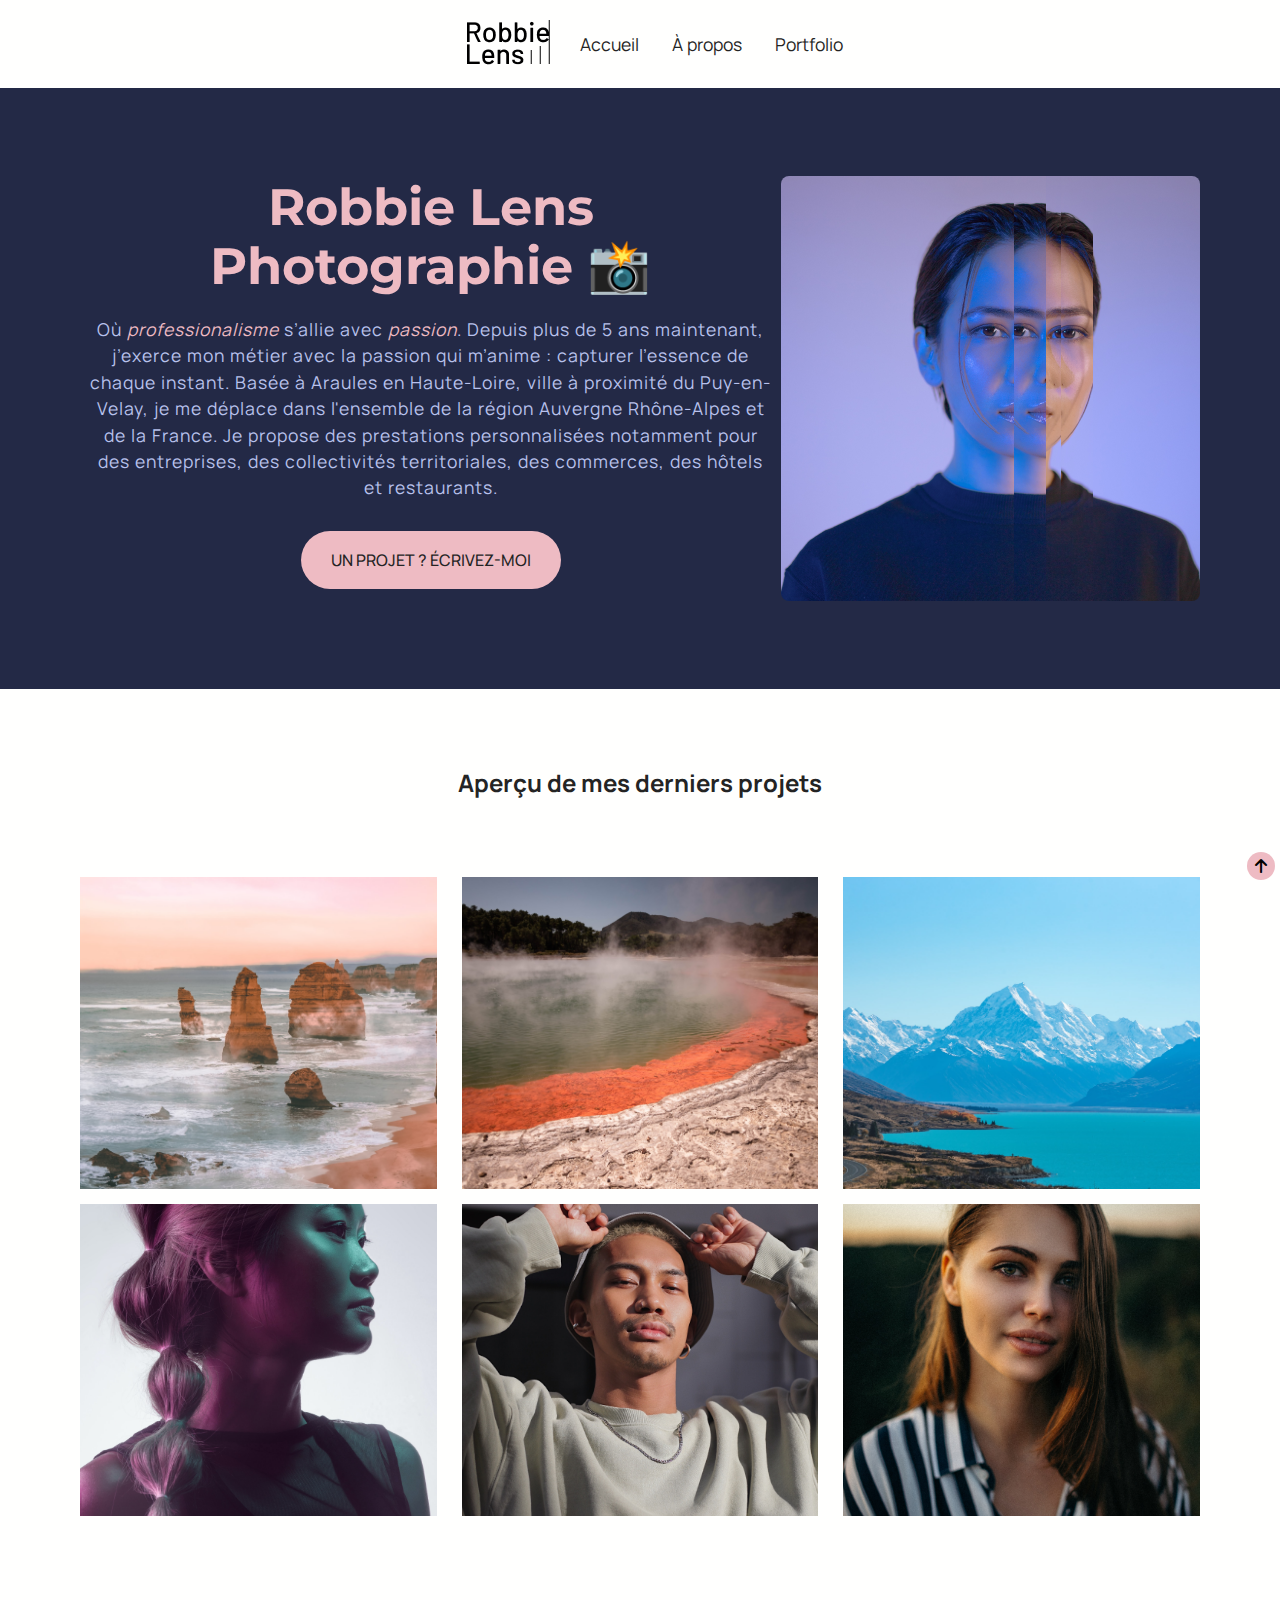
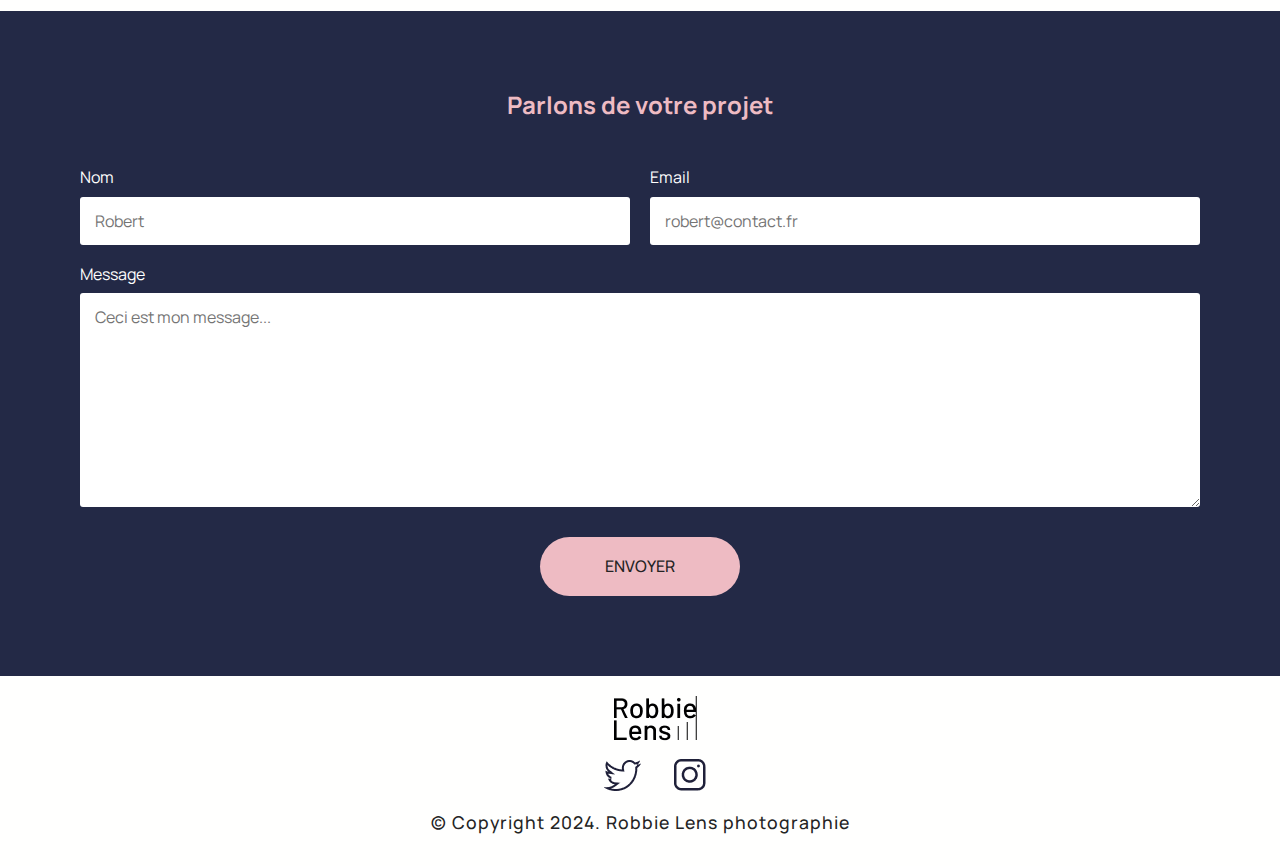
==== index.html @ 55e4b99b "Ajout du fichier global.js" ====
<!DOCTYPE html>
<html lang="fr">
  <head>
    <meta charset="UTF-8" />
    <meta name="viewport" content="width=device-width, initial-scale=1.0" />
    <meta
      name="description"
      content="Photographe professionel, reportages aux photos dynamiques, portrait seul ou à plusieurs, shooting mode, retourches sur mesure"
    />
    <title>Accueil - Robbie Lens Photographie</title>
    <link rel="shortcut icon" href="img/logo.png" type="image/x-icon" />
    <link
      rel="stylesheet"
      href="https://cdnjs.cloudflare.com/ajax/libs/font-awesome/6.6.0/css/all.min.css"
    />
    <link rel="stylesheet" href="css/normalize.css" />
    <link rel="stylesheet" href="css/global.css" />
    <link rel="stylesheet" href="css/style.css" />
  </head>
  <body>
    <header>
      <nav class="navigation">
        <a href="index.html" class="icon__link"
          ><img
            src="img/logo.png"
            alt="Logo Robbie Lens - Lien vers l'accueil du site"
        /></a>
        <div>
          <a href="index.html" class="nav__link">Accueil</a>
          <a href="about.html" class="nav__link">À propos</a>
          <a href="portfolio.html" class="nav__link">Portfolio</a>
        </div>
      </nav>
    </header>
    <main class="main__content">
      <section class="introduction">
        <article class="presentation">
          <h1>Robbie Lens Photographie 📸</h1>
          <p>
            Où <em>professionalisme</em> s’allie avec <em>passion</em>. Depuis
            plus de 5 ans maintenant, j’exerce mon métier avec la passion qui
            m’anime : capturer l’essence de chaque instant. Basée à Araules en
            Haute-Loire, ville à proximité du Puy-en-Velay, je me déplace dans
            l'ensemble de la région Auvergne Rhône-Alpes et de la France. Je
            propose des prestations personnalisées notamment pour des
            entreprises, des collectivités territoriales, des commerces, des
            hôtels et restaurants.
          </p>
          <a href="#contact" class="actions">Un projet ? Écrivez-moi</a>
        </article>
        <img
          src="img/robbie-lens.png"
          title="Portrait de Robbie Lens"
          alt="Portrait avec effet de Robbie Lens"
        />
      </section>
      <section class="last__project">
        <h2>Aperçu de mes derniers projets</h2>
        <article>
          <a href="img/paysage7.jpg" class="img__link"
            ><img src="img/paysage7.jpg" alt="Twelve apostles - Australie" />
          </a>
          <a href="img/paysage8.jpg" class="img__link"
            ><img src="img/paysage8.jpg" alt="Wai-O-Tapu - Nouvelle-Zélande" />
          </a>
          <a href="img/paysage1.jpg" class="img__link"
            ><img src="img/paysage1.jpg" alt="Mont Aoraki - Nouvelle-Zélande" />
          </a>
        </article>
        <article>
          <a href="img/portrait4.jpg" class="img__link"
            ><img src="img/portrait4.jpg" alt="Portrait jeune femme 4" />
          </a>
          <a href="img/portrait3.jpg" class="img__link"
            ><img src="img/portrait3.jpg" alt="Portrait jeune homme 3" />
          </a>
          <a href="img/portrait6.jpg" class="img__link"
            ><img src="img/portrait6.jpg" alt="Portrait jeune femme 6" />
          </a>
        </article>
      </section>
      <section class="contact" id="contact">
        <h2>Parlons de votre projet</h2>
        <form action="#" method="get">
          <div class="name__email__form">
            <div class="form__column">
              <label for="name">Nom</label>
              <input
                type="text"
                name="name"
                id="name"
                placeholder="Robert"
                required
              />
            </div>
            <div class="form__column">
              <label for="email">Email</label>
              <input
                type="email"
                name="email"
                id="email"
                placeholder="robert@contact.fr"
                required
              />
            </div>
          </div>
          <label for="message">Message</label>
          <textarea
            name="message"
            id="message"
            rows="10"
            placeholder="Ceci est mon message..."
          ></textarea>
          <input type="submit" value="Envoyer" class="actions" />
        </form>
      </section>
      <div class="arrow__btn">
        <i class="fa-solid fa-arrow-up"></i>
      </div>
    </main>
    <footer>
      <a href="index.html" target="_blank" class="icon__link"
        ><img
          src="img/logo.png"
          alt="Logo Robbie Lens - Lien vers l'accueil du site"
      /></a>
      <div>
        <a href="https://twitter.com/" target="_blank" class="icon__link"
          ><img src="img/twitter.png" alt="Logo twitter"
        /></a>
        <a href="https://www.instagram.com/" target="_blank" class="icon__link"
          ><img src="img/instagram.png" alt="Logo instagram"
        /></a>
      </div>
      <p>&copy; Copyright 2024. Robbie Lens photographie</p>
    </footer>
    <!-- Scripts JavaScript-->
    <script src="js/global.js"></script>
  </body>
</html>
---- css/global.css ----
@import url('https://fonts.googleapis.com/css2?family=Manrope:wght@200;300;400;500;600;700;800&family=Montserrat:ital,wght@0,100;0,200;0,300;0,400;0,500;0,600;0,700;0,900;1,100;1,200;1,300;1,400;1,500;1,600;1,700;1,800;1,900&display=swap');

/**** Variables css ****/

:root{
    --monserrat : "Montserrat", sans-serif;
    --manrope : "Manrope", sans-serif;
    --important : #eebbc3;
    --text : #242424;
    --colorPrimary : #232946;
    --colorSecondary : #fffffe;
    --paragraph : #b8c1ec;

}

/**** Reset ****/

*,
::before,
::after {
    margin: 0;
    padding: 0;
    box-sizing: border-box;
    border: none;
    outline: none;
}

a {
    color: var(--text);
    text-decoration: none;
    font-size: 1.1em;
}

ul,
ol {
    list-style-type: none;
}

/**** Style global à toutes les pages ****/

body {
    width: 100%;
    min-height: 100vh;
    display: flex;
    flex-direction: column;
    font-family: var(--manrope);
    background-color: var(--colorPrimary);
}

header {
    display: flex;
    justify-content: space-evenly;
}

header, 
footer {
    background-color: var(--colorSecondary);
    padding: 20px 50px;
}

.navigation, 
footer {
    display: flex;
    flex-direction: row;
    align-items: center;
    justify-content: space-between;
}

.nav__link, 
.icon__link {
    margin-left: 30px;
}

.nav__link,
.icon__link {
    transition: opacity 0.3s ease-in-out;
}

.nav__link:hover,
.icon__link:hover {
    opacity: 0.5
}

.main__content {
    flex-grow: 1;
}

section {
    padding: 80px; 
}

h1 {
    font-size: 3.2em;
    color: var(--important);
    font-family: var(--monserrat);
    margin: 10px;
}

p {
    font-size: 1.1em;
    color: var(--paragraph);
    line-height: 1.5;
    margin: 10px;
    letter-spacing: 1px;
}

em {
    color: var(--important);
    font-style: italic;
}

.actions {
    display: inline-block;
    background-color: var(--important);
    color: var(--text);
    border-radius: 50px;
    padding: 20px 30px;
    margin: 20px 10px;
    text-transform: uppercase;
    text-align: center;
    font-size: 1em;
    font-weight: 500;
    transition: background-color 0.3s ease-in-out;
}

.arrow__btn {
    height: 28px;
    width: 28px;
    border-radius: 50%;
    background-color: var(--important);
    border-radius: 50%;
    display: flex;
    justify-content: center;
    align-items: center;
    position: fixed;
    right: 5px;
    bottom: 20px;
    cursor: pointer;
}

footer {
    flex-direction: column;
}

footer .icon__link:first-child {
    margin-bottom: 15px;
}

footer p {
    text-align: center;
    color: var(--text);
    font-weight: 500;
    margin-top: 15px;
}

.actions:hover {
    background-color: var(--paragraph);
} 

/**** Responsive design Mobile ****/

@media screen and (max-width: 768px) {
    .navigation,
    footer {
        flex-direction: column;
    }

    .navigation div,
    footer div {
        display: flex;
        flex-direction: column;
    }

    .icon__link,
    .nav__link {
        margin-bottom: 15px;
    }

    section {
        padding: 40px;
    }

    h1 {
        font-size: 2.4em;
    }
}
---- css/style.css ----
/**** Style général de la page ****/

.introduction {
    display: flex;
    flex-direction: row;
    justify-content: center;
    align-items: center;
}

.introduction img {
    border-radius: 8px;
}

.presentation {
    display: flex;
    flex-direction: column;
    justify-content: center;
    align-items: center;
    text-align: center;
}

.presentation p {
    line-height: 1.5;
    margin: 10px;
    letter-spacing: 1px;
}

.last__project {
    background-color: var(--colorSecondary);
}
  
.last__project h2 {
    color: var(--text);
    text-align: center;
    margin-bottom: 80px;
}
  
.last__project article {
    display: flex;
    flex-direction: row;
    justify-content: center;
    gap: 25px;
    margin-bottom: 15px;
}

.img__link {
    width: 32%;
    height: 312px;
    position: relative;
    transition: display 0.3s ease-in-out;
}

.last__project img {
    width: 100%;
    height: 100%;
    object-fit: cover;
    transition: transform 0.3s ease-in-out,
                box-shadow 0.3s ease-in-out;
}

.last__project img:hover {
    transform: scale(1.01);
    box-shadow: 0 4px 8px rgba(0, 0, 0, 0.69);
}

.contact h2 {
    color: var(--important);
    text-align: center;
    margin-bottom: 50px;
}
  
form {
    display: flex;
    flex-direction: column;
    margin: auto;
    color: var(--colorSecondary);
}
  
.name__email__form {
    display: flex;
    flex-direction: row;
    gap: 20px;
}
  
.form__column {
    flex: 1;
    display: flex;
    flex-direction: column;
    margin-bottom: 20px;
}
  
input,
textarea {
    padding: 15px;
    border-radius: 3px;
    font-family: var(--manrope);
    font-size: 1em;
    transition: box-shadow 0.3s ease-in-out;
}

input:focus, 
textarea:focus {
    box-shadow: 0 1px 6px var(--paragraph);
}
  
label {
    font-size: 1em;
    margin-bottom: 10px;
}
  
input[type="submit"] {
    width: 200px;
    margin: auto;
    margin-top: 30px;
    cursor: pointer;
}

/**** Responsive design Tablette ****/

@media screen and (max-width: 992px) {
    .introduction {
        flex-direction: column-reverse;
        justify-content: center;
        align-items: center;
    }

    .presentation h1, 
    .presentation p {
        margin: 15px;
    }

    .last__project article {
        flex-direction: column;
        justify-content: center;
        align-items: center;
        width: 100%;
    }

    .img__link {
        width: 100%;
    }
}

/**** Responsive design Mobile ****/

@media screen and (max-width: 768px) {

    .introduction img, 
    article {
        width: 100%;
    }

    .presentation h1 {
        font-size: 2.4em;
    }

    .name__email__form {
        flex-direction: column;
    }

    label:nth-child(2) {
        margin-top: 10px;
    }
}
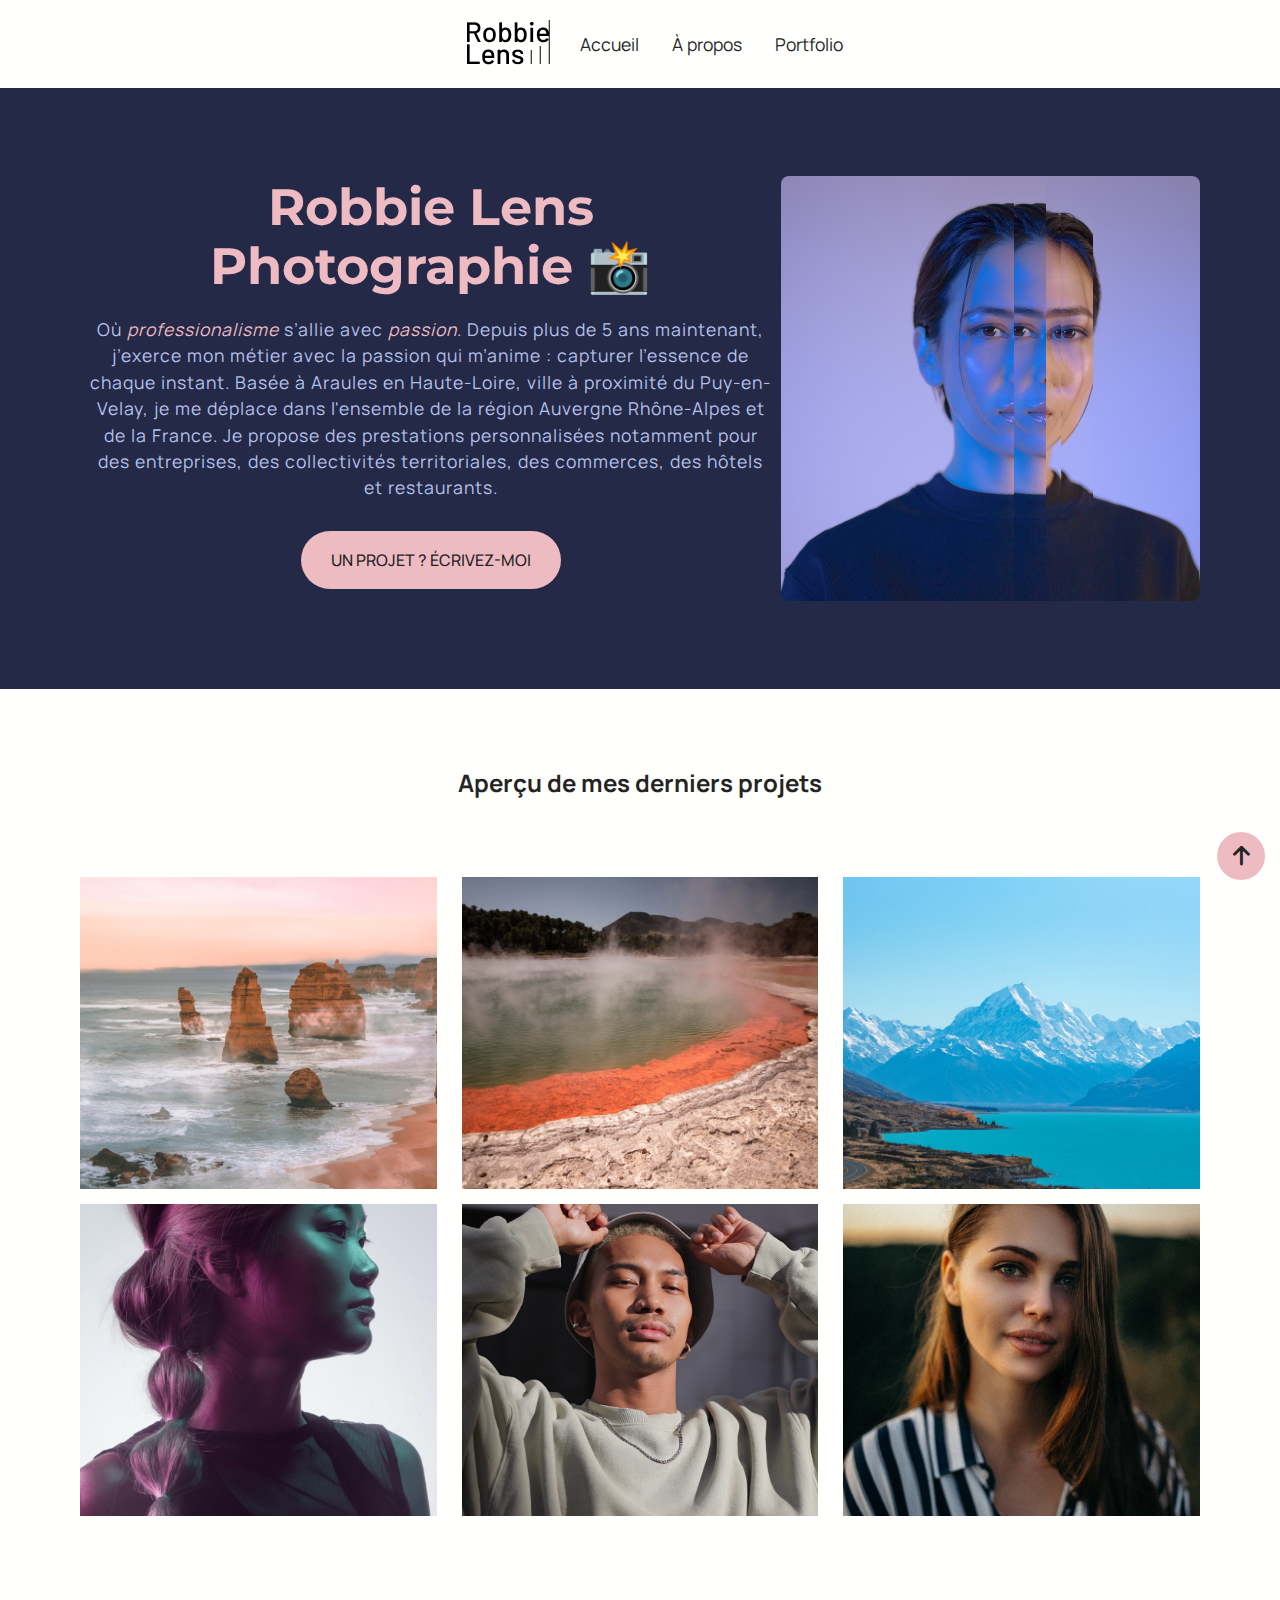
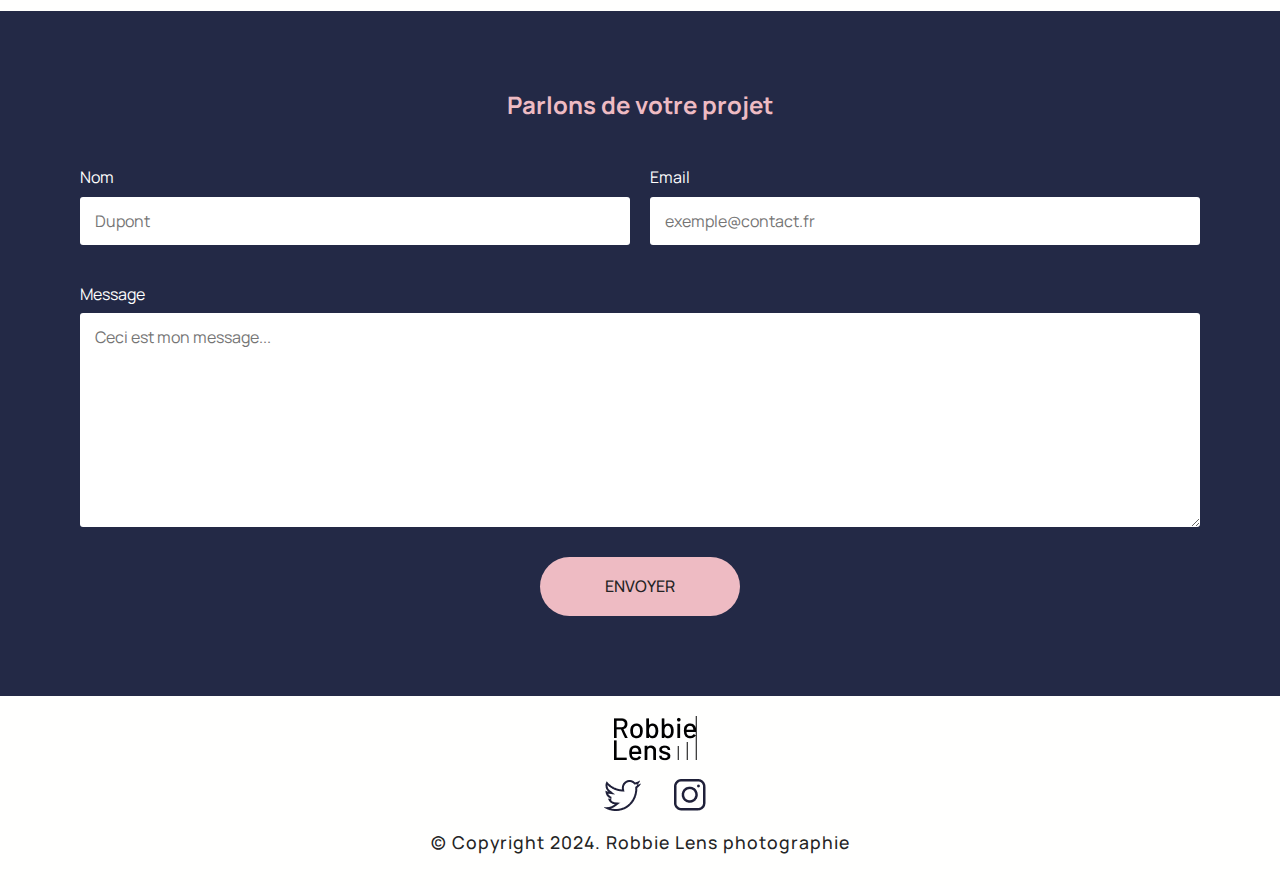
==== commit ed2e566a: "Ajout de balises <p> contenant les messages d'erreur pour les champs de formulaire" ====
--- a/index.html
+++ b/index.html
@@ -89,9 +89,10 @@
                 type="text"
                 name="name"
                 id="name"
-                placeholder="Robert"
+                placeholder="Dupont"
                 required
               />
+              <p id="nameErrorMessage"></p>
             </div>
             <div class="form__column">
               <label for="email">Email</label>
@@ -99,9 +100,10 @@
                 type="email"
                 name="email"
                 id="email"
-                placeholder="robert@contact.fr"
+                placeholder="exemple@contact.fr"
                 required
               />
+              <p id="emailErrorMessage"></p>
             </div>
           </div>
           <label for="message">Message</label>
@@ -111,7 +113,12 @@
             rows="10"
             placeholder="Ceci est mon message..."
           ></textarea>
-          <input type="submit" value="Envoyer" class="actions" />
+          <input
+            type="submit"
+            value="Envoyer"
+            class="actions"
+            id="send__form"
+          />
         </form>
       </section>
       <div class="arrow__btn">
@@ -136,5 +143,6 @@
     </footer>
     <!-- Scripts JavaScript-->
     <script src="js/global.js"></script>
+    <script src="js/script.js"></script>
   </body>
 </html>
--- a/css/global.css
+++ b/css/global.css
@@ -124,18 +124,22 @@
 }
 
 .arrow__btn {
-    height: 28px;
-    width: 28px;
+    height: 48px;
+    width: 48px;
     border-radius: 50%;
     background-color: var(--important);
-    border-radius: 50%;
     display: flex;
     justify-content: center;
     align-items: center;
     position: fixed;
-    right: 5px;
+    right: 15px;
     bottom: 20px;
     cursor: pointer;
+}
+
+.arrow__btn i {
+    color: var(--text);
+    font-size: 1.4em;
 }
 
 footer {
@@ -183,4 +187,14 @@
     h1 {
         font-size: 2.4em;
     }
+
+    .arrow__btn {
+        height: 28px;
+        width: 28px;
+        right: 5px;
+    }
+
+    .arrow__btn i {
+        font-size: 1.3em;
+    }
 }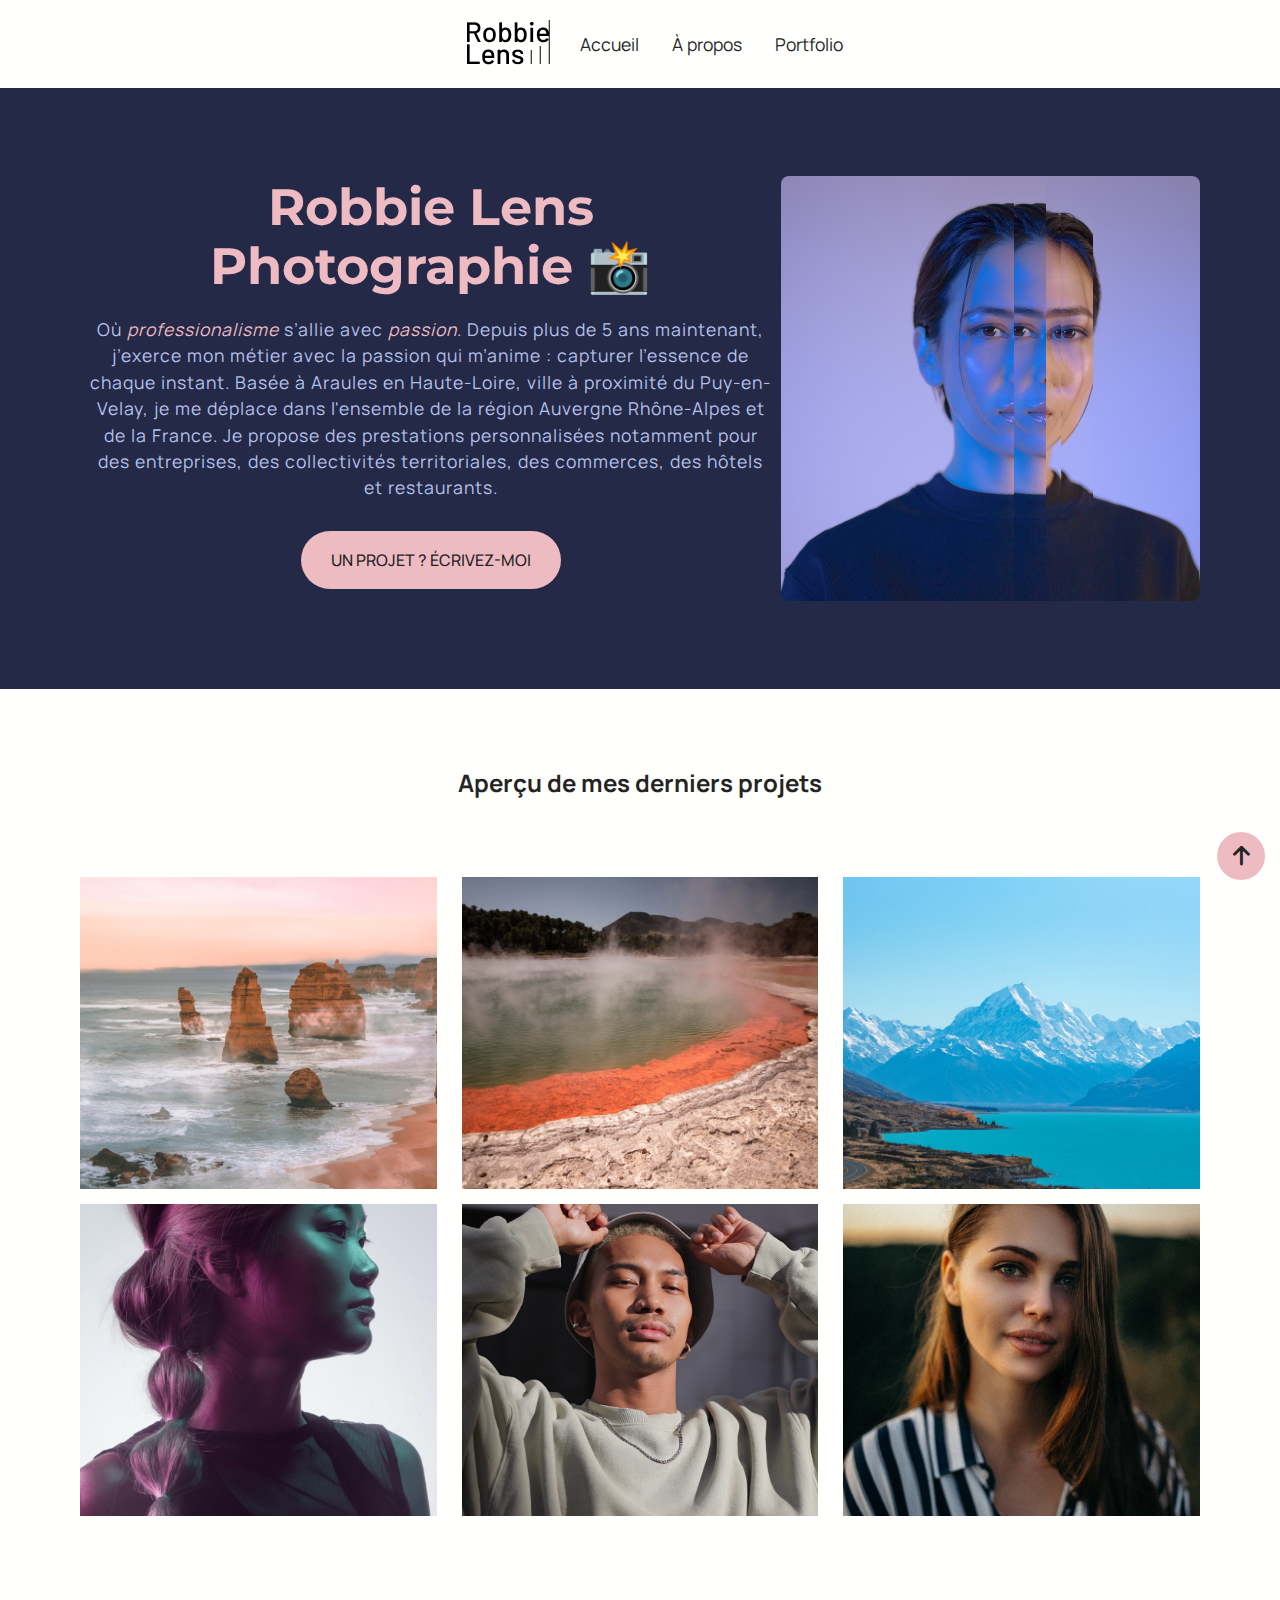
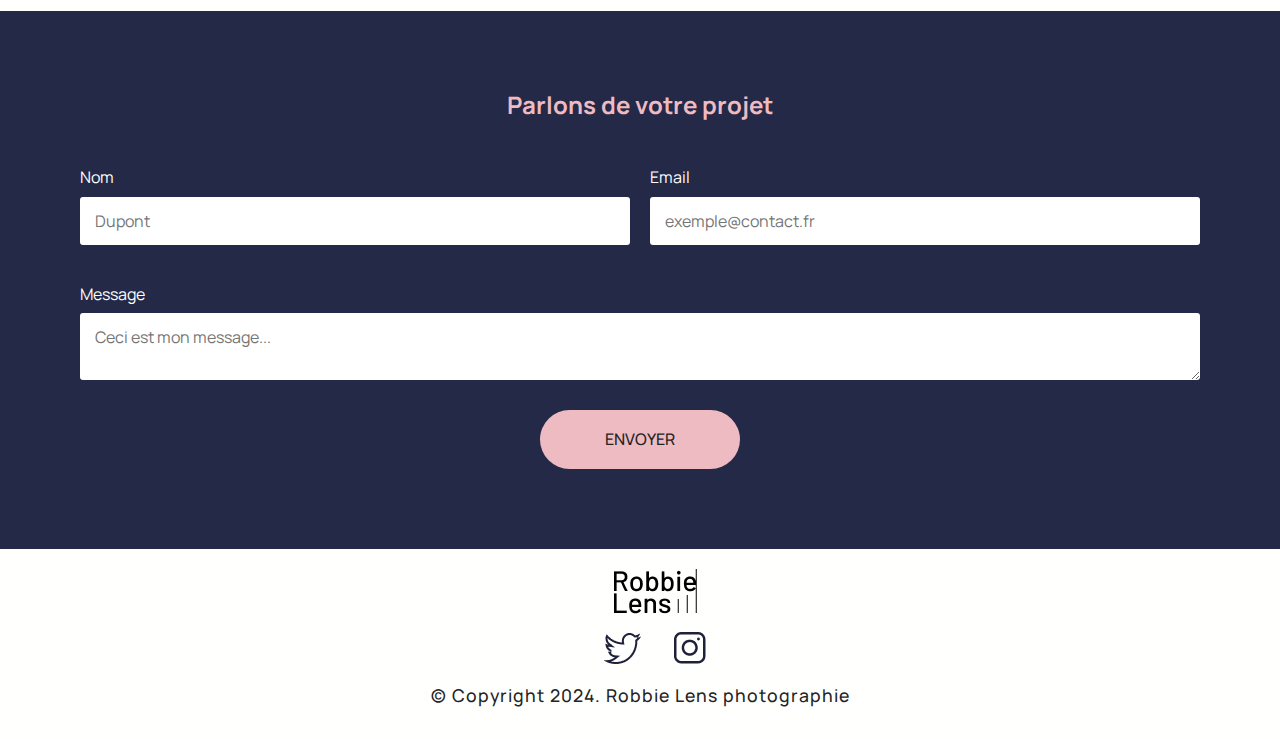
==== commit f7b96284: "Ajout de l'attribut maxLength pour la textarea" ====
--- a/index.html
+++ b/index.html
@@ -110,9 +110,10 @@
           <textarea
             name="message"
             id="message"
-            rows="10"
             placeholder="Ceci est mon message..."
+            maxlength="300"
           ></textarea>
+          <span class="counter"></span>
           <input
             type="submit"
             value="Envoyer"
--- a/css/style.css
+++ b/css/style.css
@@ -107,6 +107,13 @@
     font-size: 1em;
     margin-bottom: 10px;
 }
+
+#nameErrorMessage,
+#emailErrorMessage {
+    margin: 10px 0;
+    font-size: 0.9em;
+}
+
   
 input[type="submit"] {
     width: 200px;
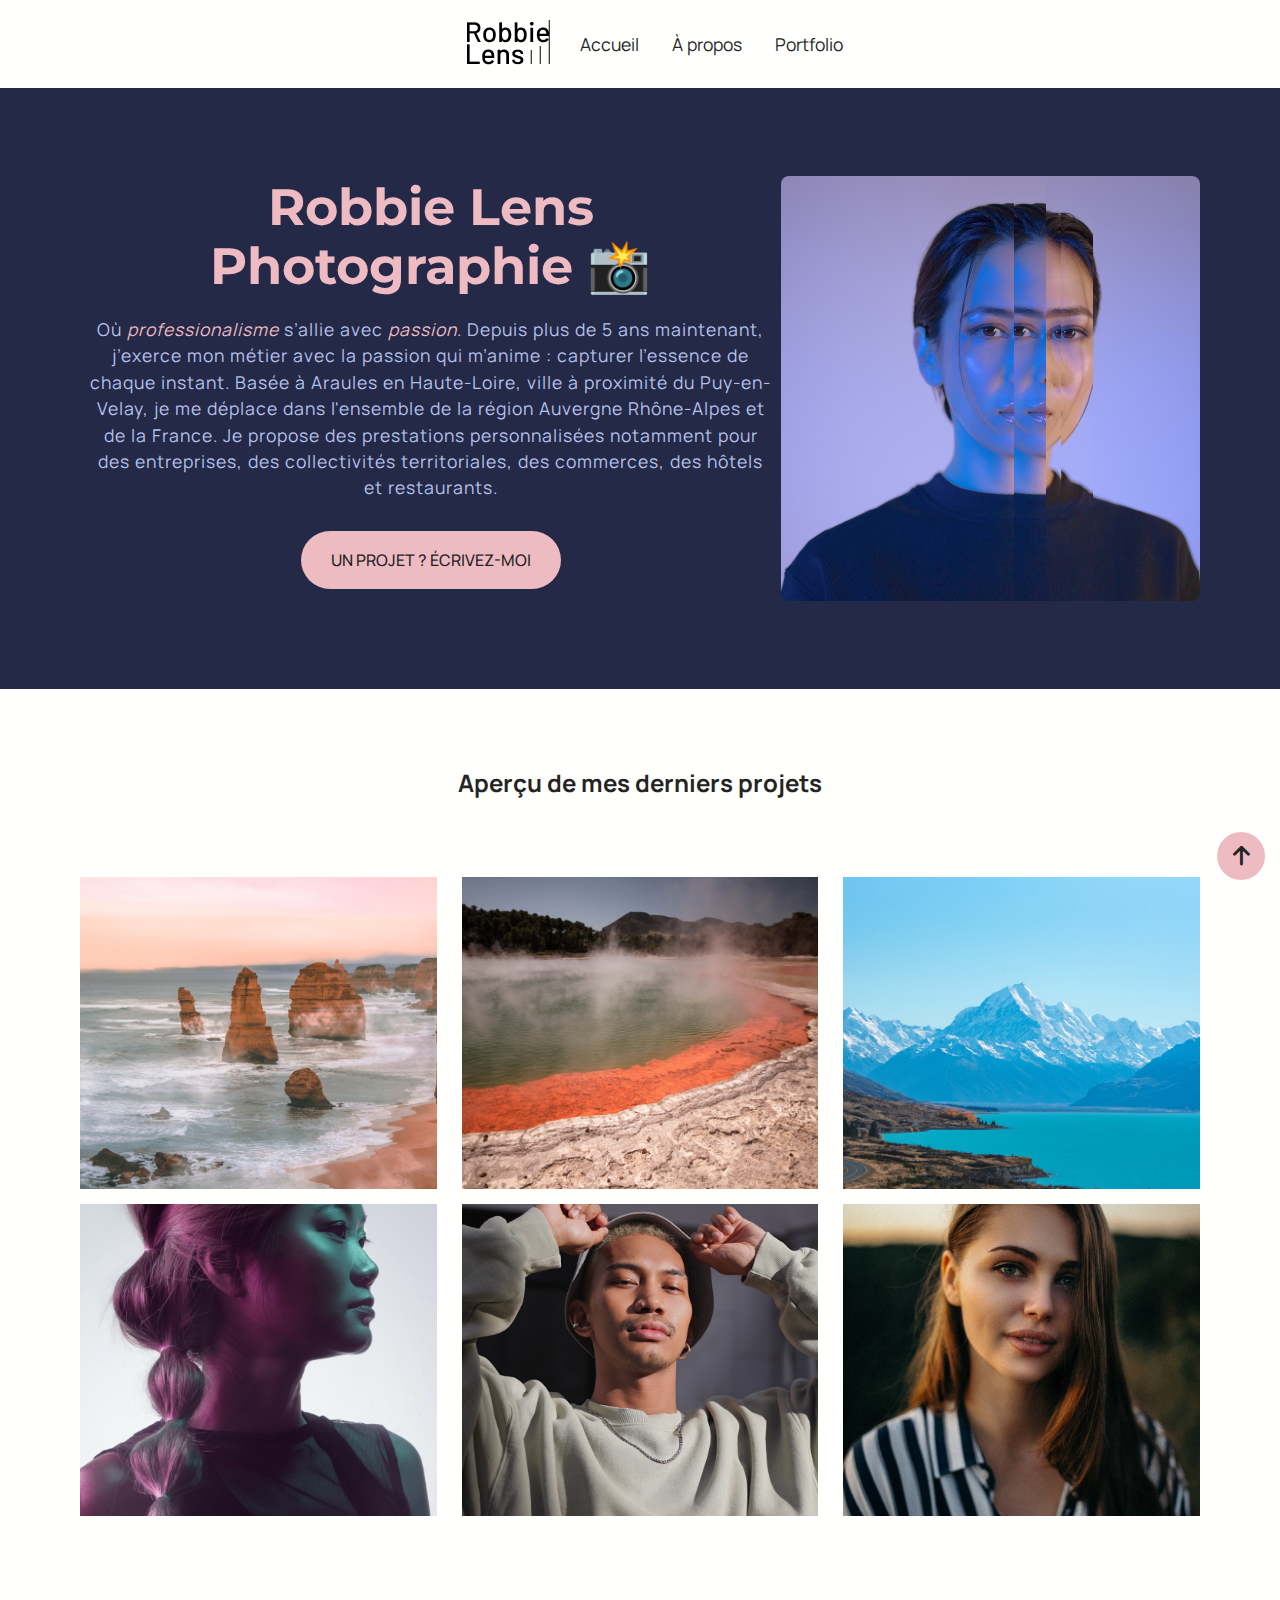
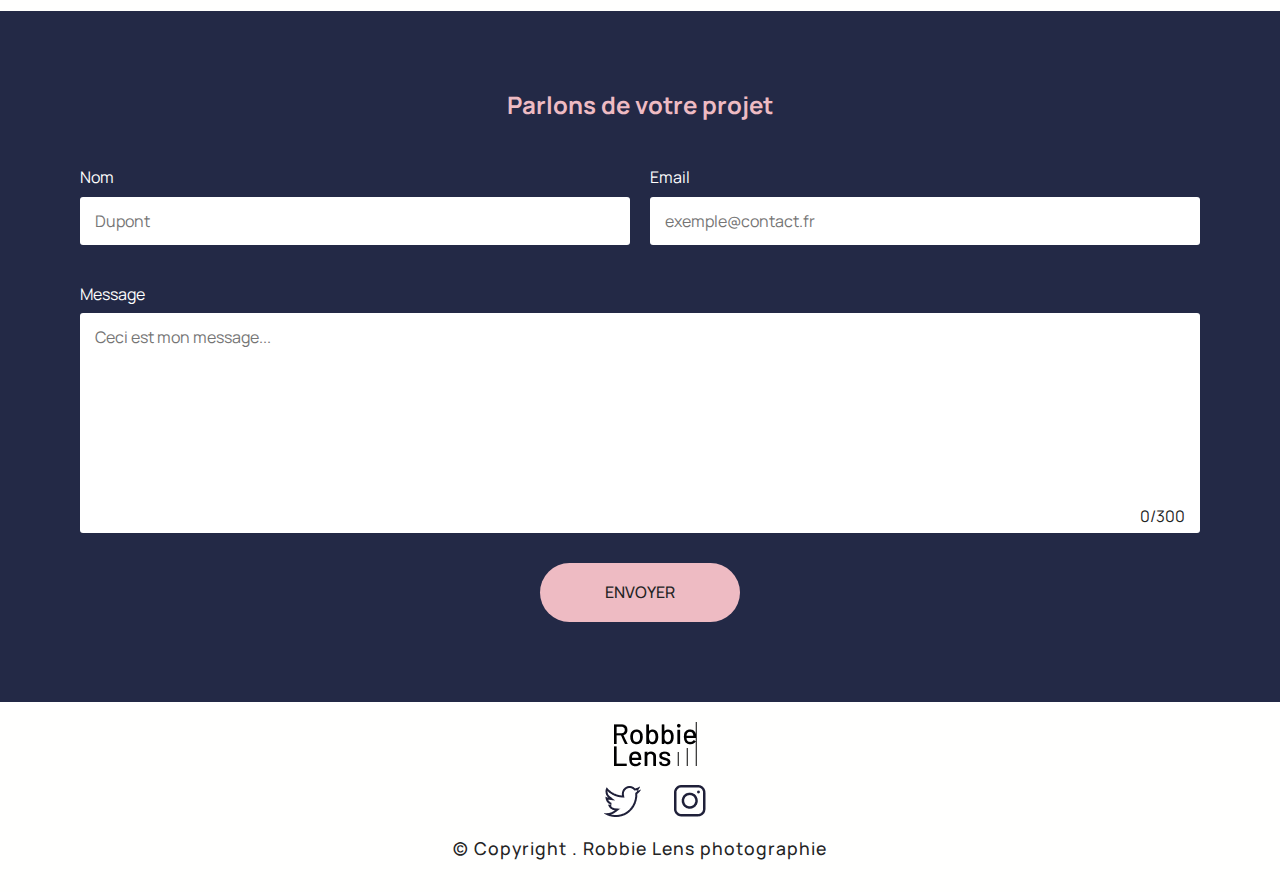
==== commit 6d013ecd: "Ajout d'une <span> ayant la classe year afin de permettre un ajout avec JavaScript de l'année" ====
--- a/index.html
+++ b/index.html
@@ -140,7 +140,9 @@
           ><img src="img/instagram.png" alt="Logo instagram"
         /></a>
       </div>
-      <p>&copy; Copyright 2024. Robbie Lens photographie</p>
+      <p>
+        &copy; Copyright <span class="year"></span>. Robbie Lens photographie
+      </p>
     </footer>
     <!-- Scripts JavaScript-->
     <script src="js/global.js"></script>
--- a/css/style.css
+++ b/css/style.css
@@ -74,6 +74,7 @@
     flex-direction: column;
     margin: auto;
     color: var(--colorSecondary);
+    position: relative;
 }
   
 .name__email__form {
@@ -112,6 +113,18 @@
 #emailErrorMessage {
     margin: 10px 0;
     font-size: 0.9em;
+}
+
+#message {
+    resize: none;
+    height: 220px;
+}
+
+form span {
+    position: absolute;
+    bottom: 96px;
+    right: 15px;
+    color: var(--text);
 }
 
   
@@ -165,6 +178,10 @@
         flex-direction: column;
     }
 
+    #message {
+        height: 300px ;
+    }
+
     label:nth-child(2) {
         margin-top: 10px;
     }
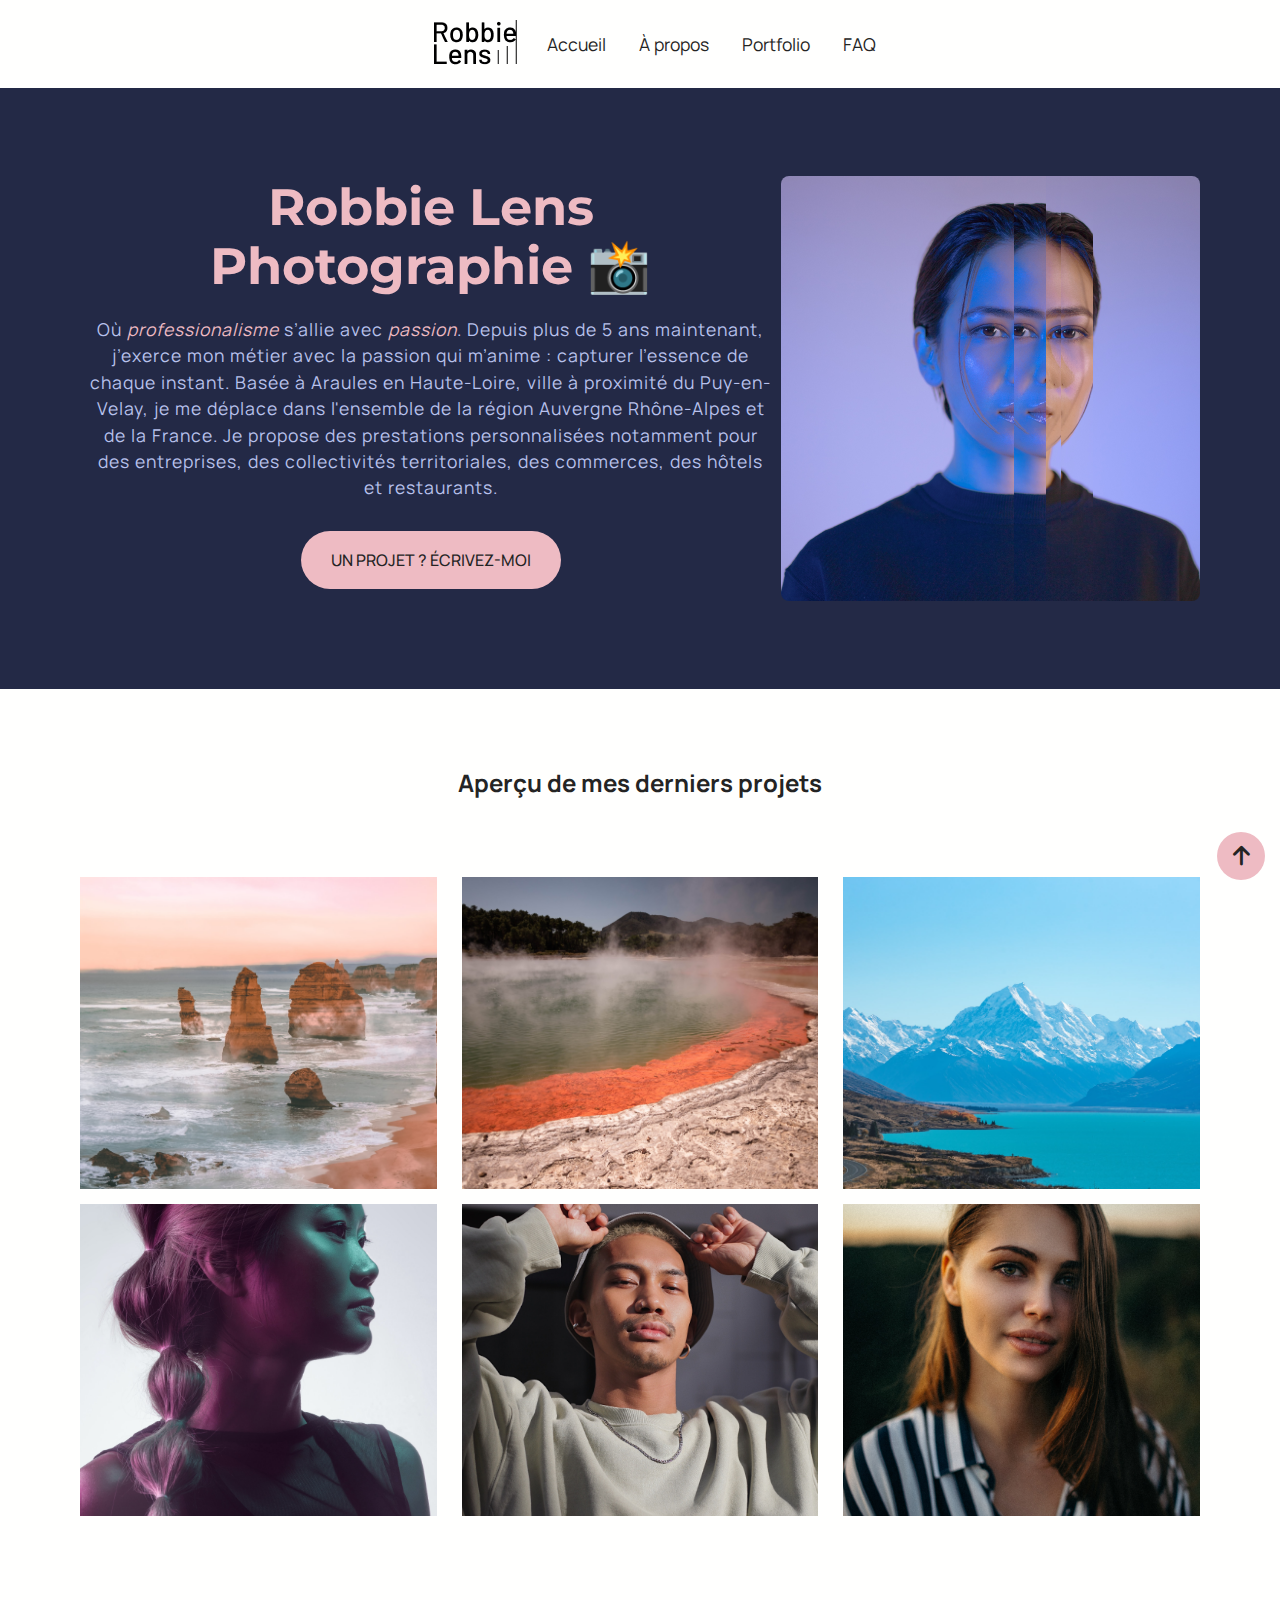
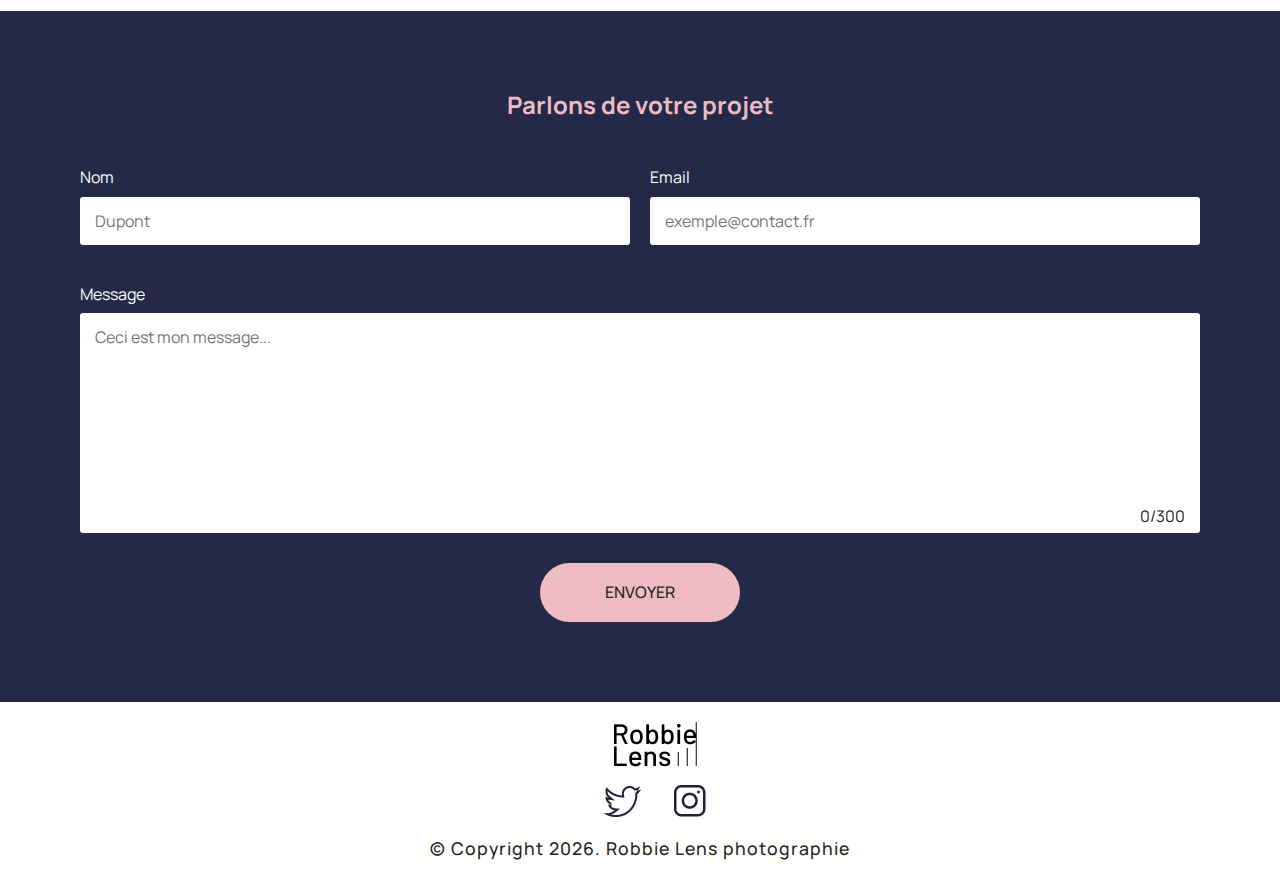
==== commit 48e3a81a: "Ajout du lien menant vers la page faq.html" ====
--- a/index.html
+++ b/index.html
@@ -29,6 +29,7 @@
           <a href="index.html" class="nav__link">Accueil</a>
           <a href="about.html" class="nav__link">À propos</a>
           <a href="portfolio.html" class="nav__link">Portfolio</a>
+          <a href="faq.html" class="nav__link">FAQ</a>
         </div>
       </nav>
     </header>
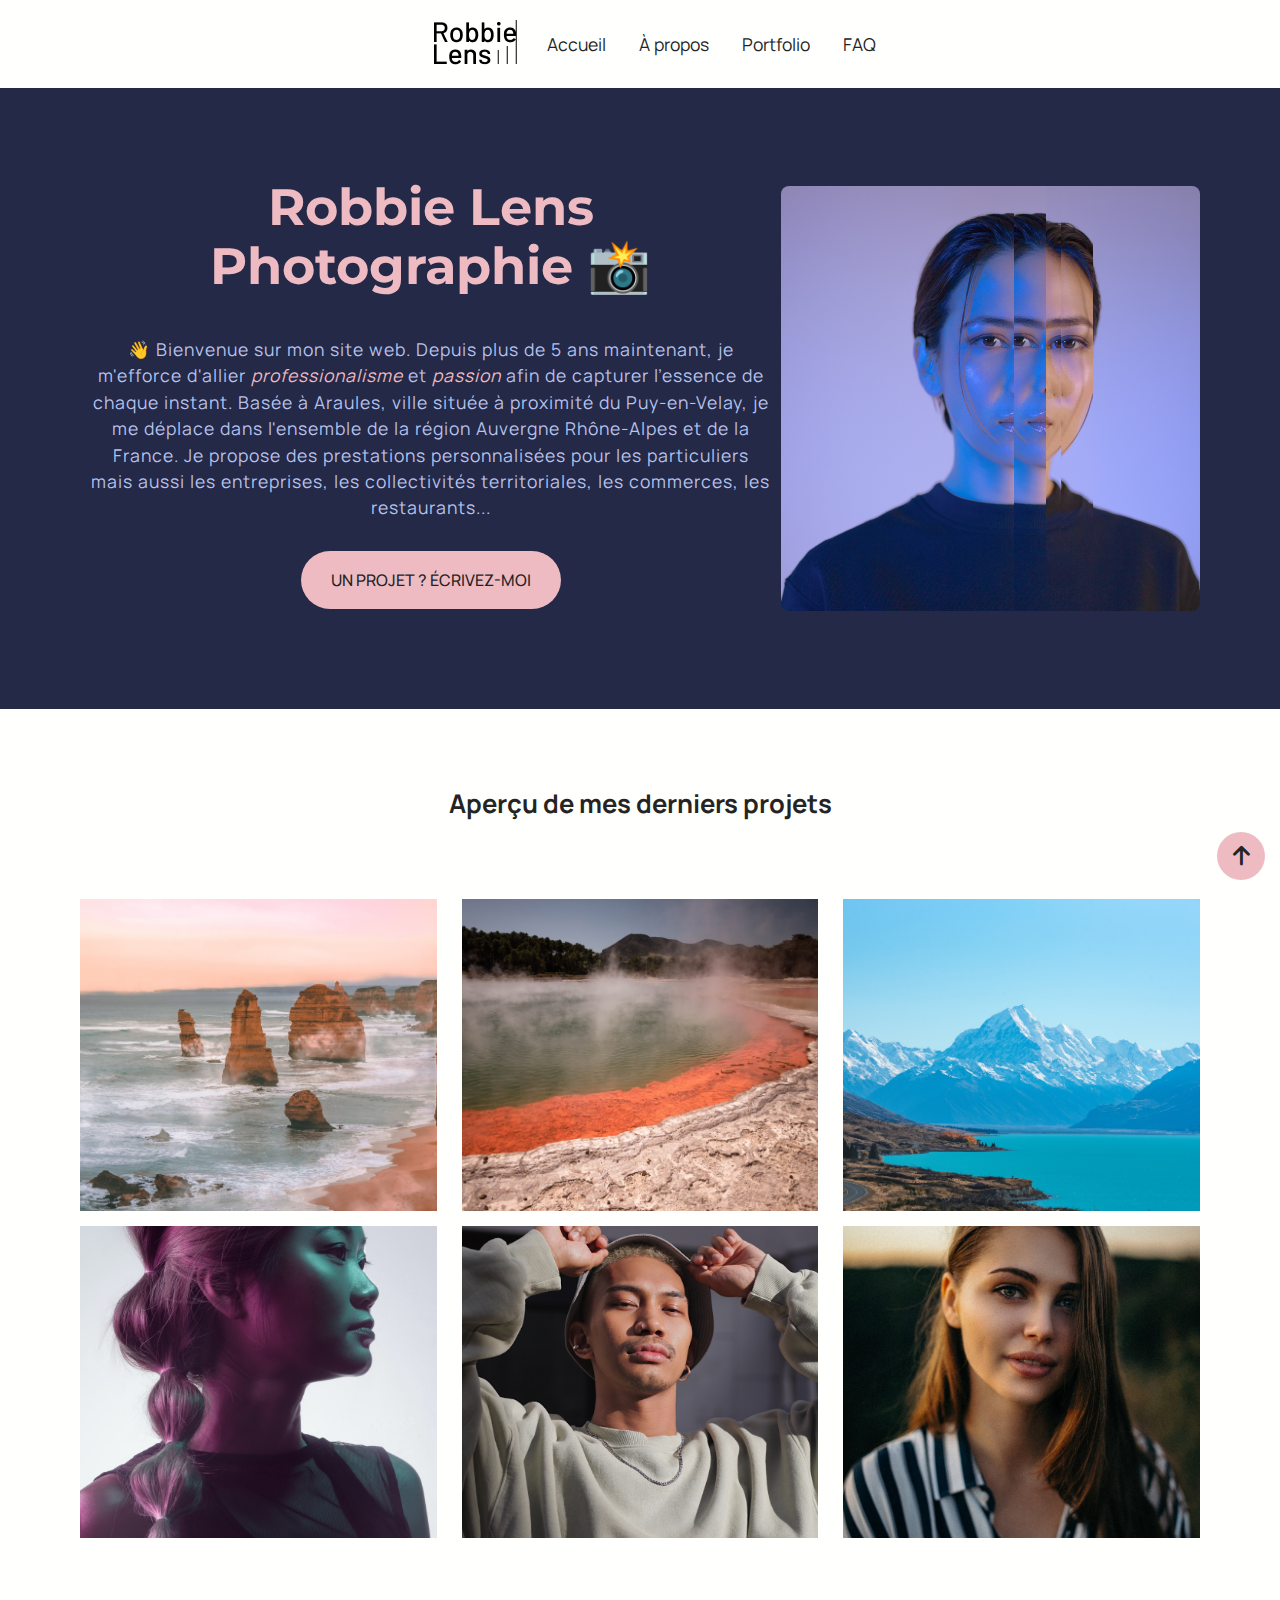
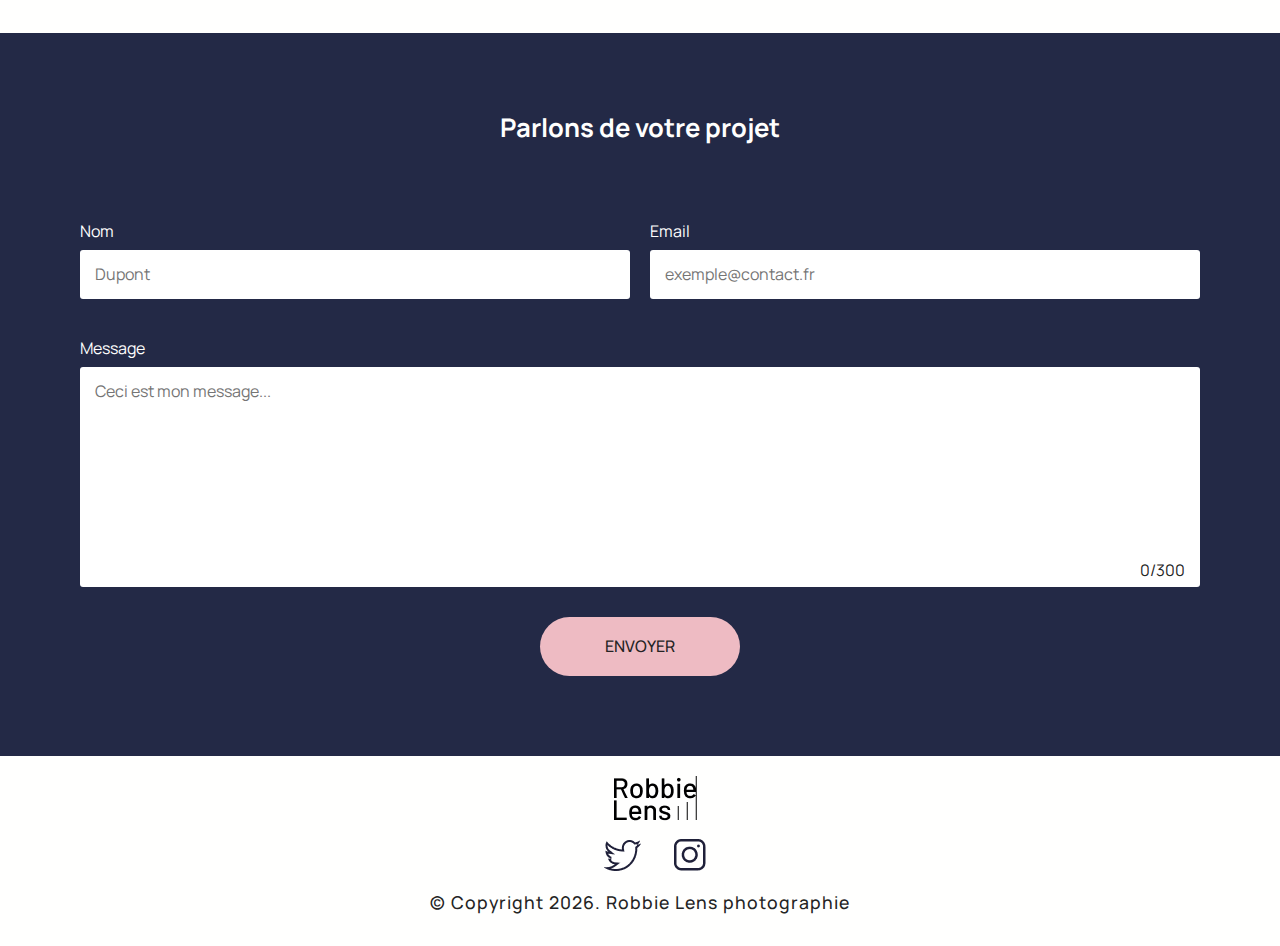
==== commit fb02fbe9: "Modification du contenu de la balise <p>" ====
--- a/index.html
+++ b/index.html
@@ -38,14 +38,14 @@
         <article class="presentation">
           <h1>Robbie Lens Photographie 📸</h1>
           <p>
-            Où <em>professionalisme</em> s’allie avec <em>passion</em>. Depuis
-            plus de 5 ans maintenant, j’exerce mon métier avec la passion qui
-            m’anime : capturer l’essence de chaque instant. Basée à Araules en
-            Haute-Loire, ville à proximité du Puy-en-Velay, je me déplace dans
-            l'ensemble de la région Auvergne Rhône-Alpes et de la France. Je
-            propose des prestations personnalisées notamment pour des
-            entreprises, des collectivités territoriales, des commerces, des
-            hôtels et restaurants.
+            👋 Bienvenue sur mon site web. Depuis plus de 5 ans maintenant, je
+            m'efforce d'allier <em>professionalisme</em> et <em>passion</em>
+            afin de capturer l’essence de chaque instant. Basée à Araules, ville
+            située à proximité du Puy-en-Velay, je me déplace dans l'ensemble de
+            la région Auvergne Rhône-Alpes et de la France. Je propose des
+            prestations personnalisées pour les particuliers mais aussi les
+            entreprises, les collectivités territoriales, les commerces, les
+            restaurants...
           </p>
           <a href="#contact" class="actions">Un projet ? Écrivez-moi</a>
         </article>
--- a/css/global.css
+++ b/css/global.css
@@ -69,10 +69,6 @@
 .nav__link, 
 .icon__link {
     margin-left: 30px;
-}
-
-.nav__link,
-.icon__link {
     transition: opacity 0.3s ease-in-out;
 }
 
@@ -93,7 +89,7 @@
     font-size: 3.2em;
     color: var(--important);
     font-family: var(--monserrat);
-    margin: 10px;
+    margin: 10px 10px 30px;
 }
 
 p {
@@ -104,9 +100,10 @@
     letter-spacing: 1px;
 }
 
-em {
-    color: var(--important);
-    font-style: italic;
+h2 {
+    font-size: 1.6em;
+    text-align: center;
+    margin-bottom: 80px;
 }
 
 .actions {
@@ -122,6 +119,10 @@
     font-weight: 500;
     transition: background-color 0.3s ease-in-out;
 }
+
+.actions:hover {
+    background-color: var(--paragraph);
+} 
 
 .arrow__btn {
     height: 48px;
@@ -157,9 +158,6 @@
     margin-top: 15px;
 }
 
-.actions:hover {
-    background-color: var(--paragraph);
-} 
 
 /**** Responsive design Mobile ****/
 
--- a/css/style.css
+++ b/css/style.css
@@ -19,10 +19,9 @@
     text-align: center;
 }
 
-.presentation p {
-    line-height: 1.5;
-    margin: 10px;
-    letter-spacing: 1px;
+em {
+    color: var(--important);
+    font-style: italic;
 }
 
 .last__project {
@@ -31,8 +30,6 @@
   
 .last__project h2 {
     color: var(--text);
-    text-align: center;
-    margin-bottom: 80px;
 }
   
 .last__project article {
@@ -47,7 +44,6 @@
     width: 32%;
     height: 312px;
     position: relative;
-    transition: display 0.3s ease-in-out;
 }
 
 .last__project img {
@@ -64,9 +60,7 @@
 }
 
 .contact h2 {
-    color: var(--important);
-    text-align: center;
-    margin-bottom: 50px;
+    color: var(--colorSecondary);
 }
   
 form {
@@ -153,9 +147,9 @@
         flex-direction: column;
         justify-content: center;
         align-items: center;
-        width: 100%;
     }
 
+    .last__project article,
     .img__link {
         width: 100%;
     }
@@ -170,16 +164,12 @@
         width: 100%;
     }
 
-    .presentation h1 {
-        font-size: 2.4em;
-    }
-
     .name__email__form {
         flex-direction: column;
     }
 
     #message {
-        height: 300px ;
+        height: 300px;
     }
 
     label:nth-child(2) {
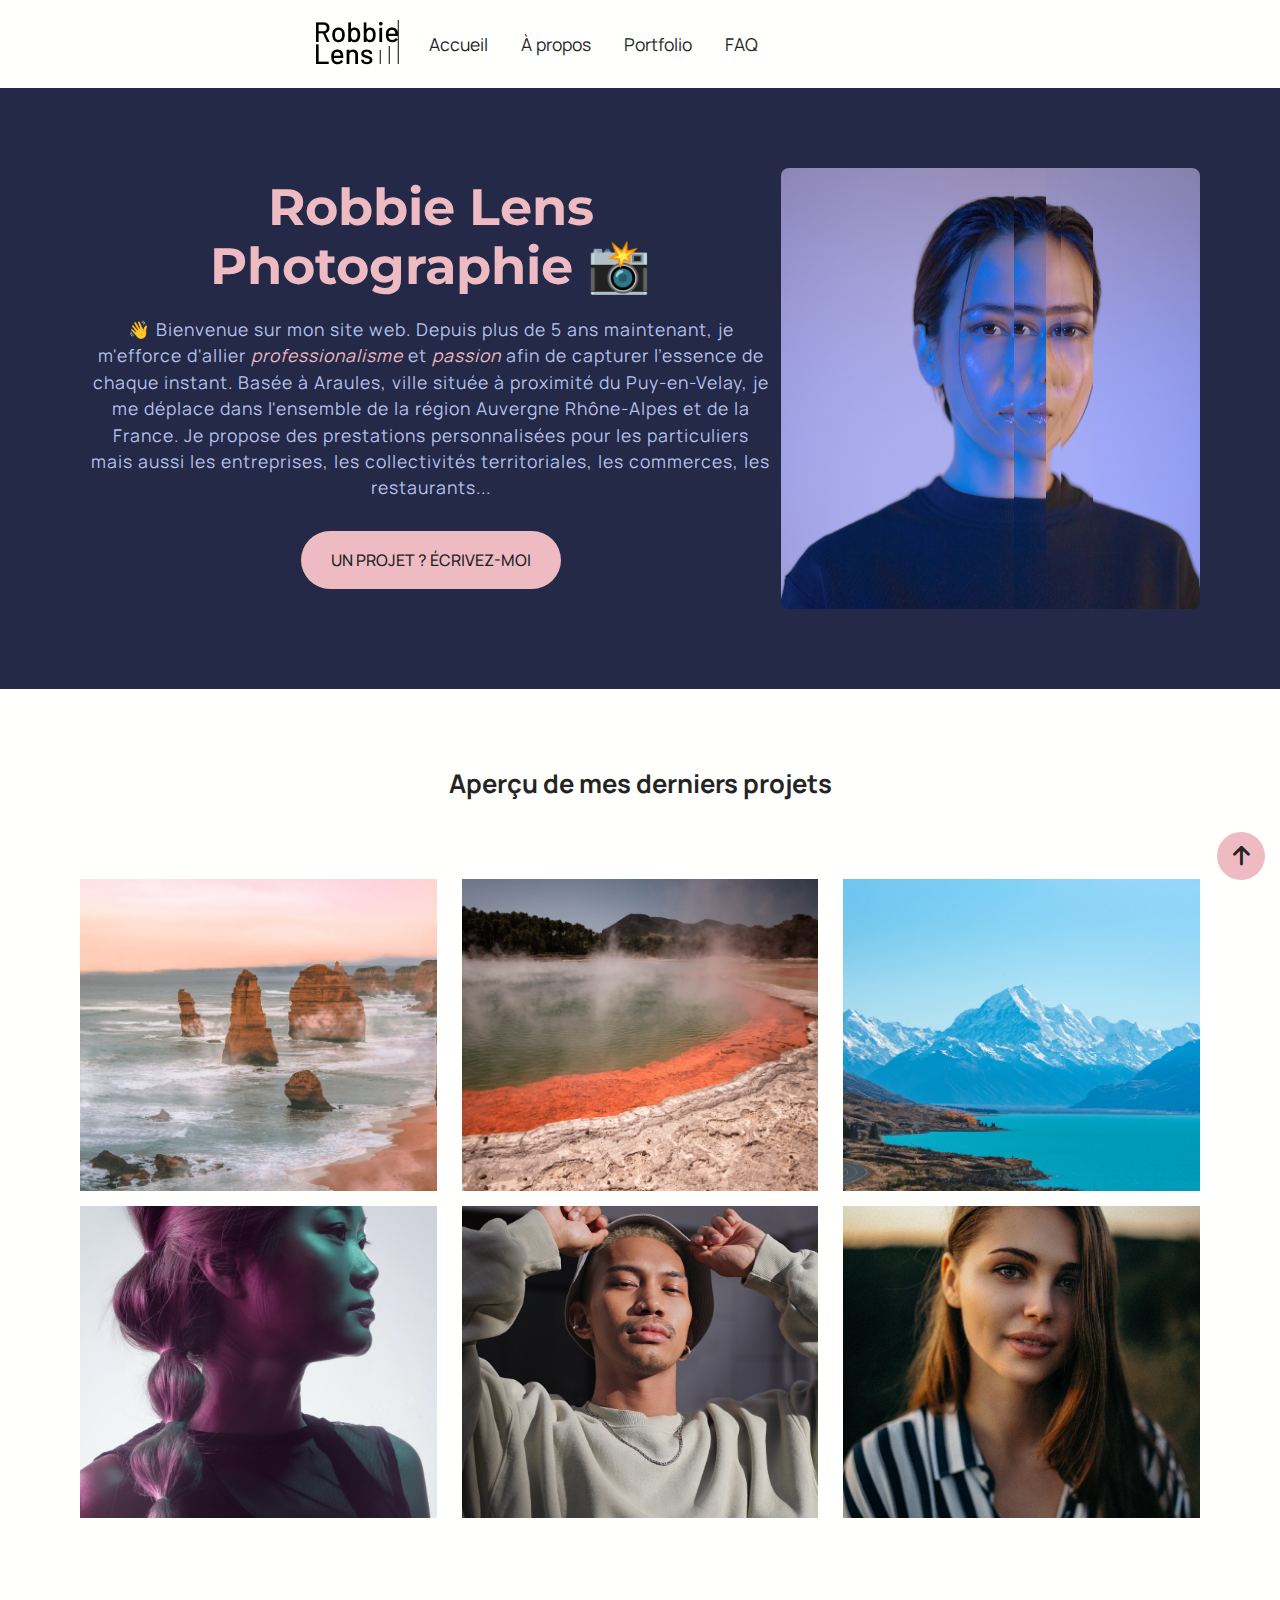
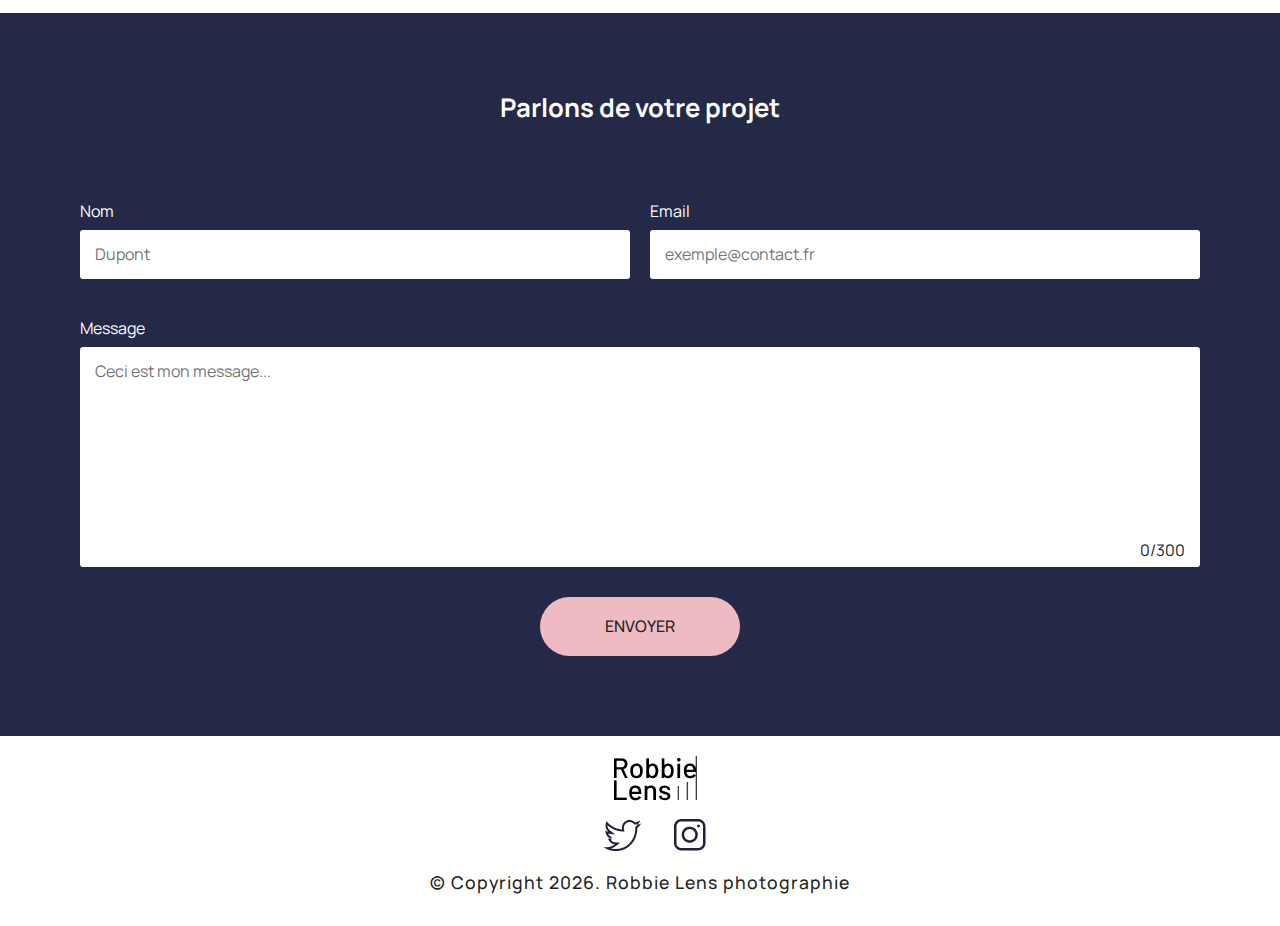
==== commit 6cfaeca9: "Ajout du bouton nav__toggler" ====
--- a/index.html
+++ b/index.html
@@ -32,6 +32,15 @@
           <a href="faq.html" class="nav__link">FAQ</a>
         </div>
       </nav>
+      <button
+        type="sumbit"
+        aria-label="toggle curtain navigation"
+        class="nav__toggler"
+      >
+        <span class="line l1"></span>
+        <span class="line l2"></span>
+        <span class="line l3"></span>
+      </button>
     </header>
     <main class="main__content">
       <section class="introduction">
--- a/css/global.css
+++ b/css/global.css
@@ -89,7 +89,7 @@
     font-size: 3.2em;
     color: var(--important);
     font-family: var(--monserrat);
-    margin: 10px 10px 30px;
+    margin: 10px 10px;
 }
 
 p {
--- a/css/style.css
+++ b/css/style.css
@@ -3,8 +3,6 @@
 .introduction {
     display: flex;
     flex-direction: row;
-    justify-content: center;
-    align-items: center;
 }
 
 .introduction img {
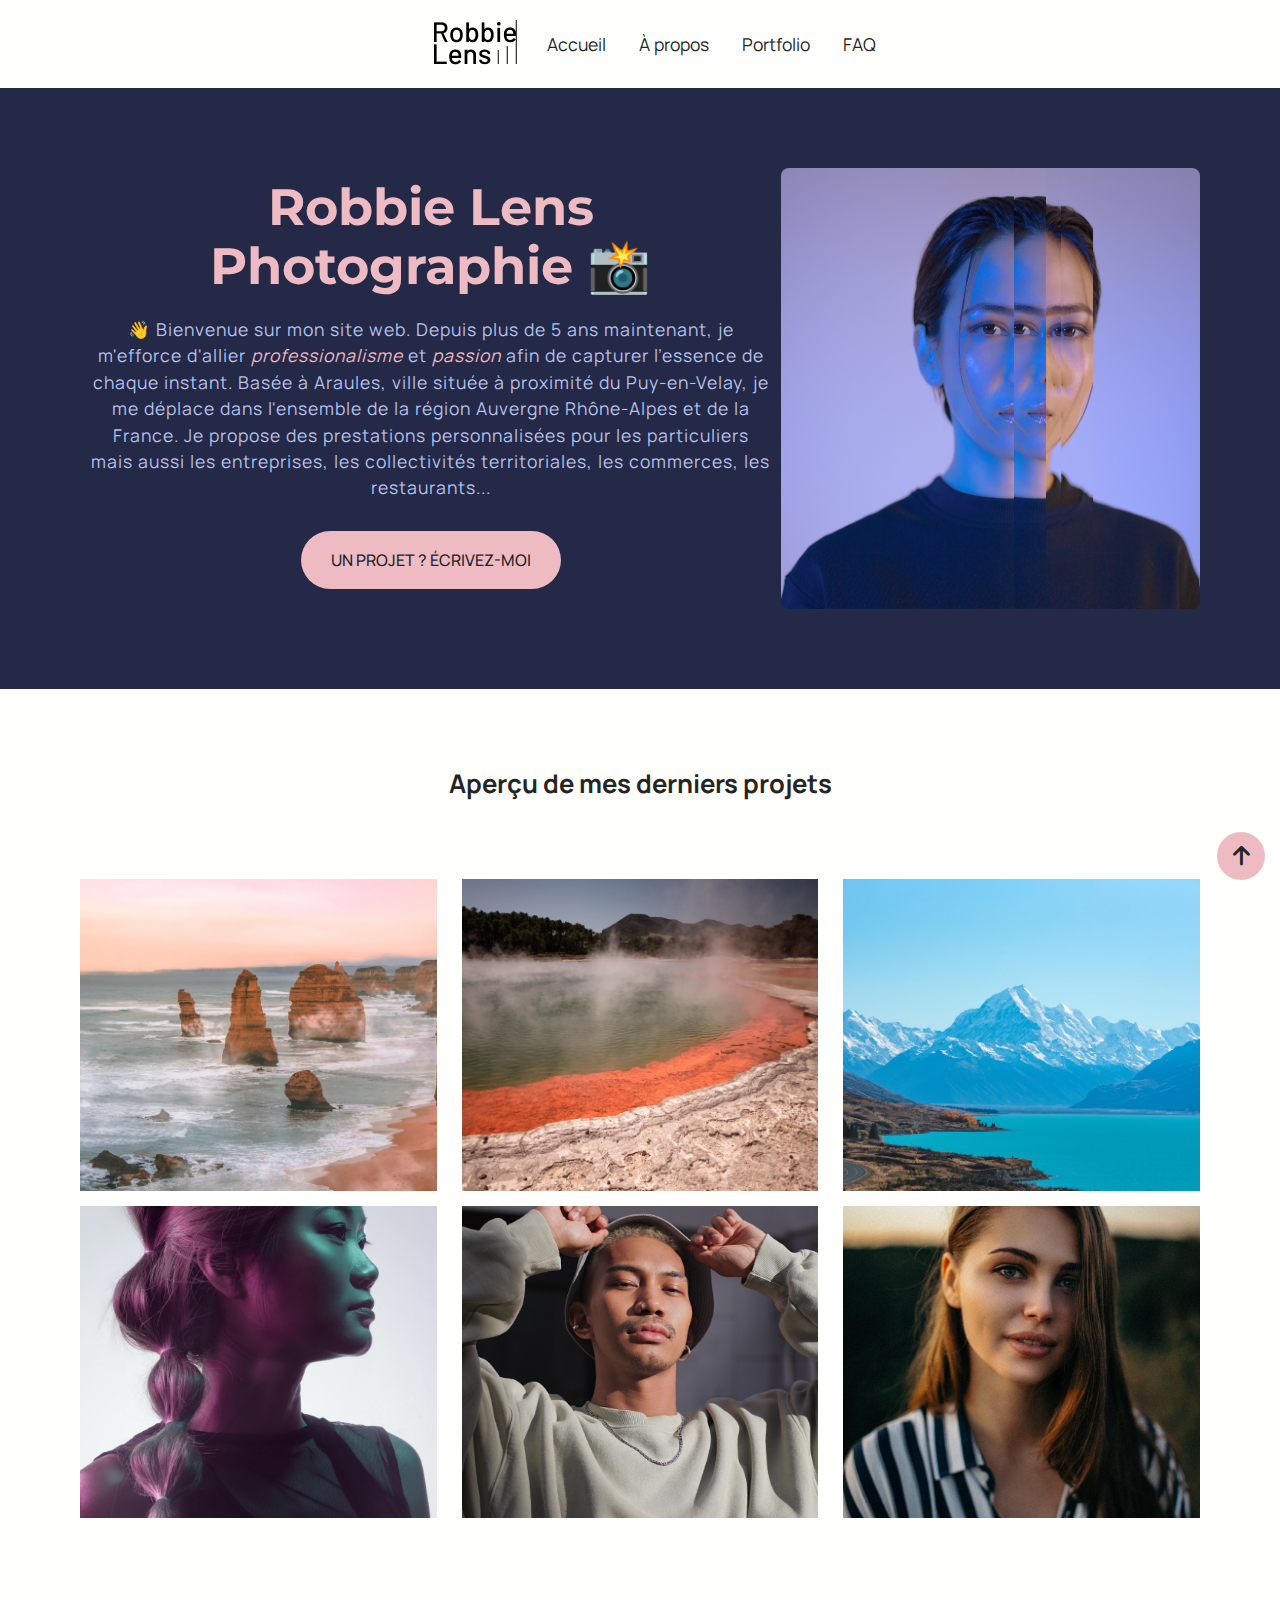
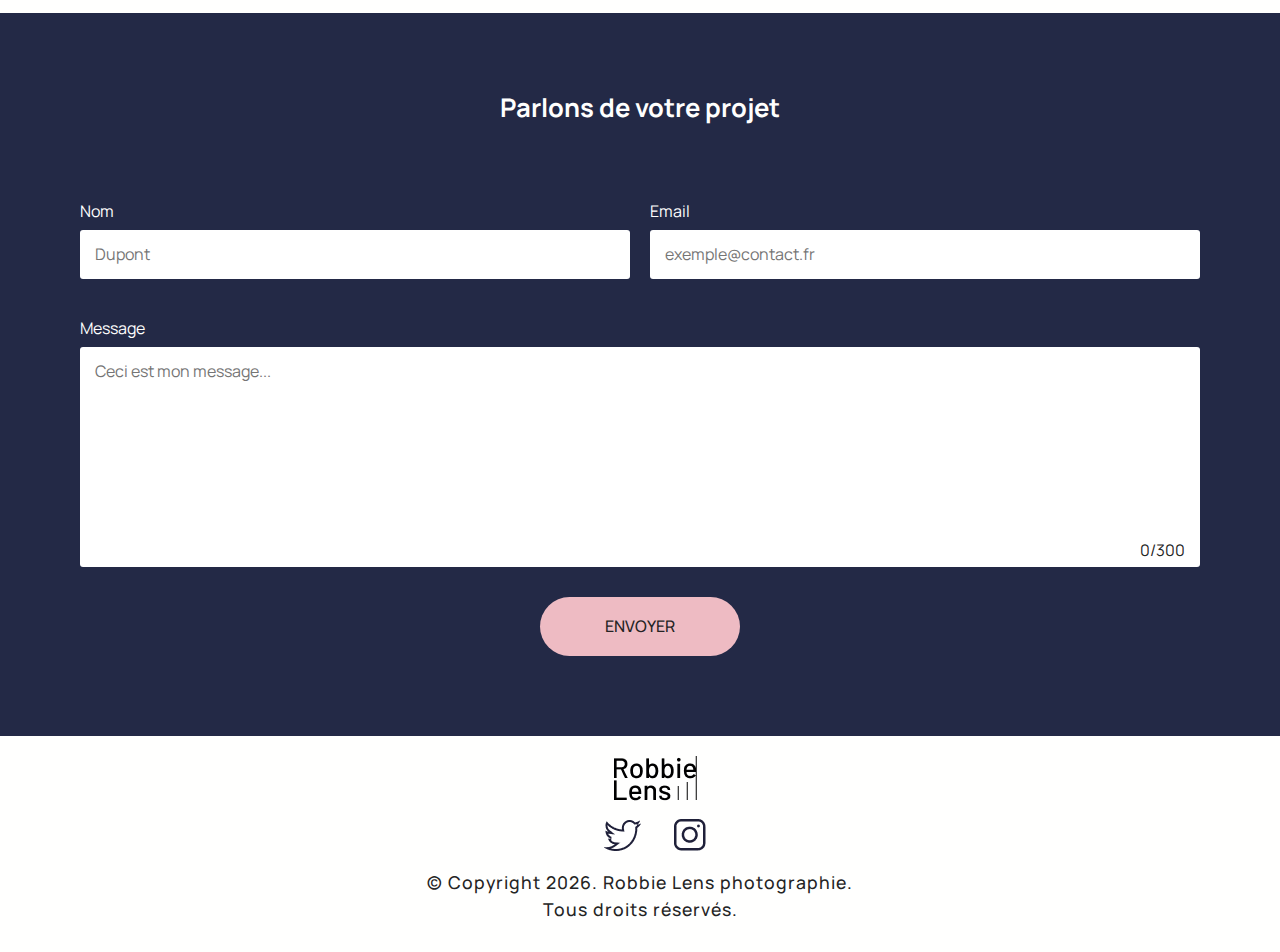
==== commit f6b8781c: "Ajout de contenu dans le footer et de la balise <br/>" ====
--- a/index.html
+++ b/index.html
@@ -151,7 +151,8 @@
         /></a>
       </div>
       <p>
-        &copy; Copyright <span class="year"></span>. Robbie Lens photographie
+        &copy; Copyright <span class="year"></span>. Robbie Lens photographie.
+        <br />Tous droits réservés.
       </p>
     </footer>
     <!-- Scripts JavaScript-->
--- a/css/global.css
+++ b/css/global.css
@@ -77,6 +77,10 @@
     opacity: 0.5
 }
 
+.nav__toggler {
+    display: none;
+}
+
 .main__content {
     flex-grow: 1;
 }
@@ -162,6 +166,12 @@
 /**** Responsive design Mobile ****/
 
 @media screen and (max-width: 768px) {
+    header {
+        position: relative;
+        height: 80px;
+        padding: 25px;
+    }
+
     .navigation,
     footer {
         flex-direction: column;
@@ -173,9 +183,74 @@
         flex-direction: column;
     }
 
+    .navigation {
+        position: absolute;
+        width: 50%;
+        min-height: 100vh;
+        right: 0;
+        transform: translateX(100%); 
+        display: flex;
+        flex-direction: column;
+        justify-content: center;
+        align-items: center;
+        background-color: var(--colorSecondary);
+        padding: 20px 40px; /* Pour la navigation sur le côté */
+        transition: transform 0.3s cubic-bezier(0.73, 0.11, 0.67, 0.84);
+        z-index: 5;
+    }
+
+    .navigation.active {
+        transform: translate(0);
+    }
+
+    .nav__toggler {
+        position: absolute;
+        top: 15px;
+        right: 30px;
+        width: 50px;
+        height: 50px;
+        cursor: pointer;
+        display: flex;
+        justify-content: center;
+        align-items: center;
+        background-color: transparent;
+        z-index: 10;
+    }
+
+    .line {
+        position: absolute;
+        display: block;
+        width: 100%;
+        height: 2px;
+        background-color: var(--text);
+        transition: transform 0.3s ease-in-out,
+                    opacity 0.1s ease-in-out;
+    }
+
+    .l1 {
+        transform: translateY(-10px);
+    }
+
+    .l3 {
+        transform: translateY(10px);
+    }
+
+    .nav__toggler.active .l1 {
+        transform: translateY(0) rotate(135deg);
+    }
+
+    .nav__toggler.active .l2 {
+        opacity: 0;
+    }
+
+    .nav__toggler.active .l3 {
+        transform: translateY(0) rotate(-135deg);
+    }
+
     .icon__link,
     .nav__link {
-        margin-bottom: 15px;
+        margin-bottom: 20px;
+        margin-left: 0;
     }
 
     section {
